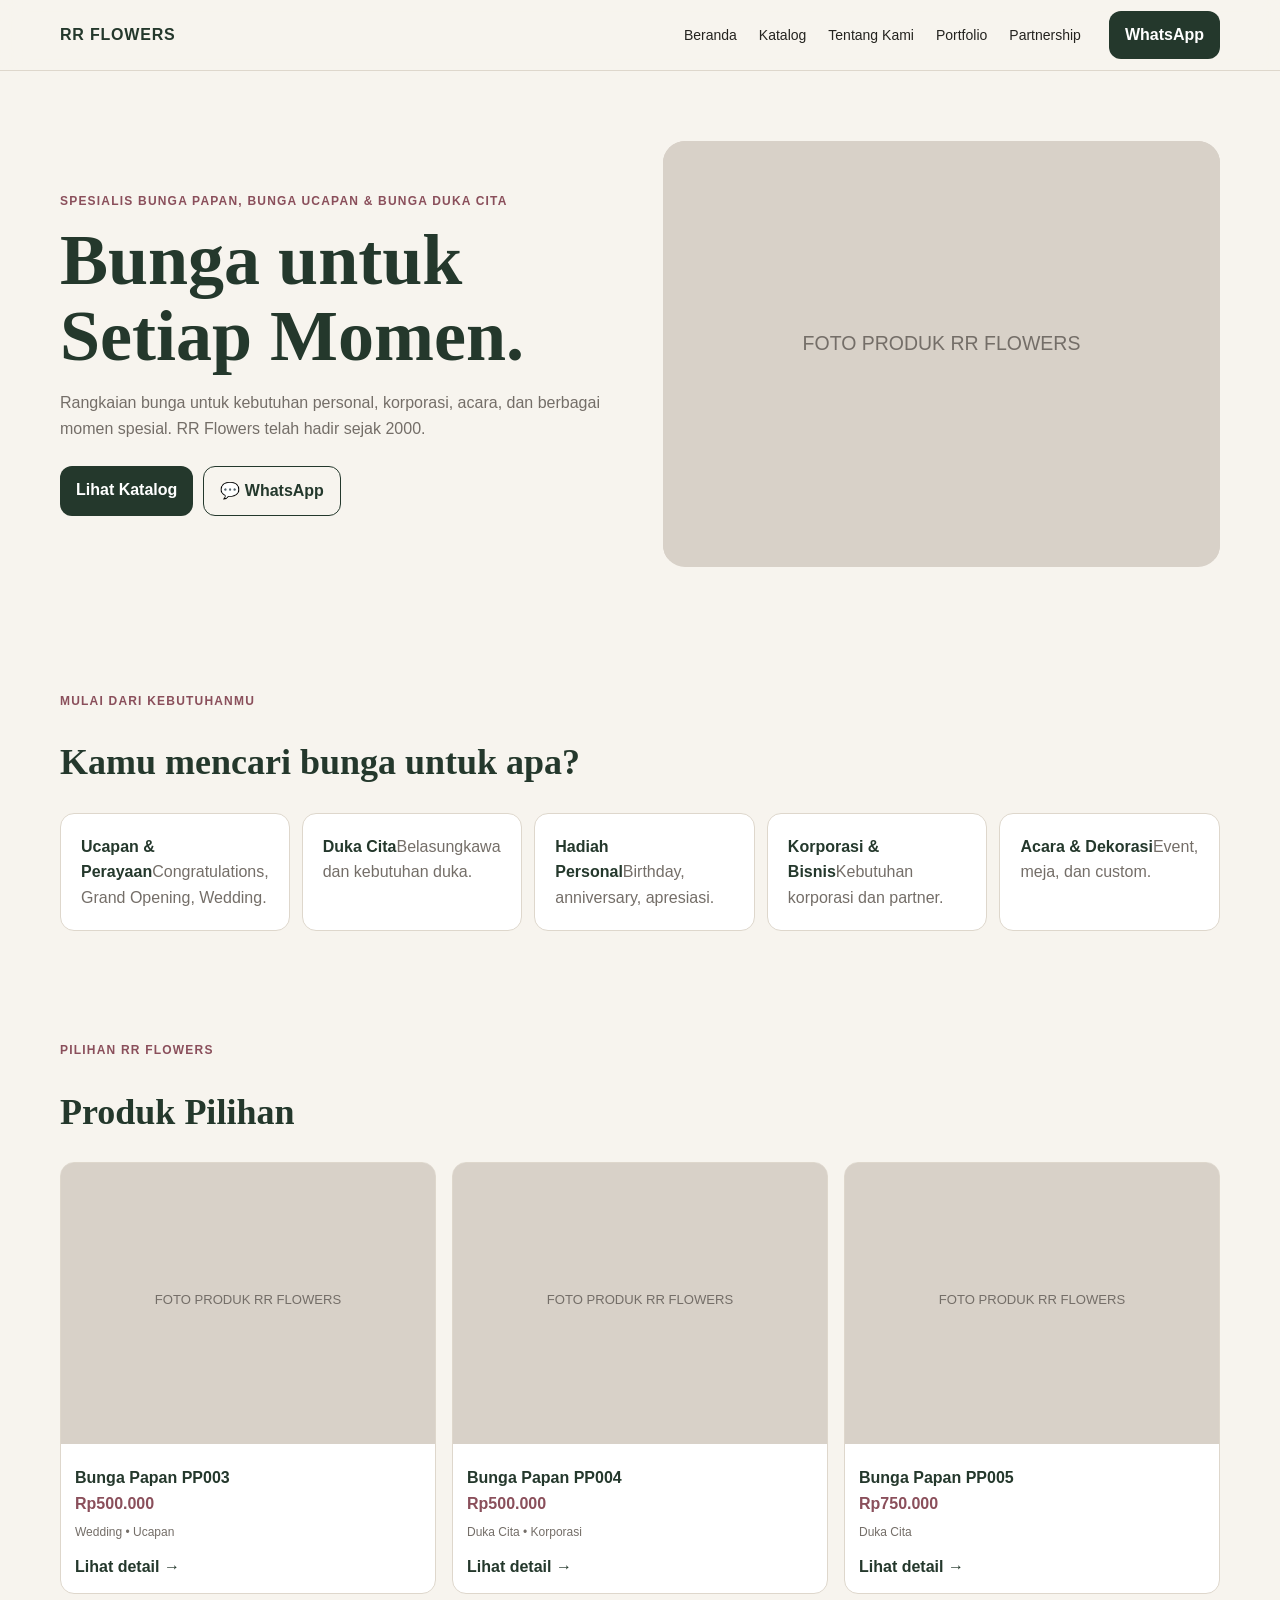
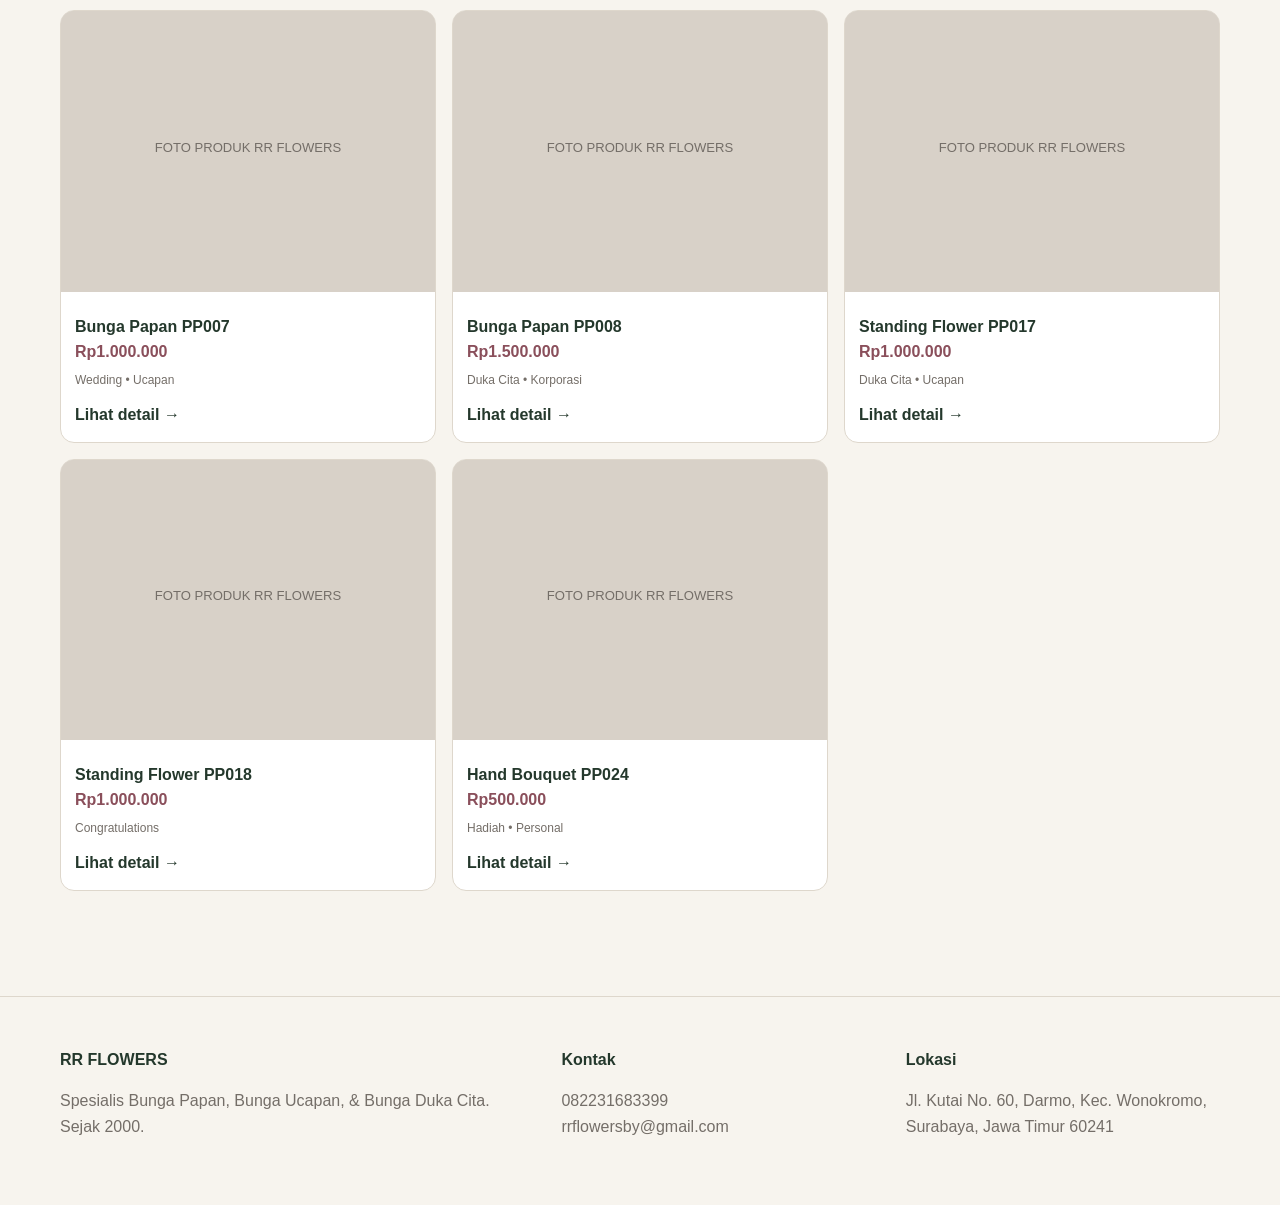
==== index.html @ 8a91b48f "Initial RR Flowers website" ====
<!doctype html><html lang="id"><head><meta charset="utf-8"><meta name="viewport" content="width=device-width,initial-scale=1"><title>RR Flowers Surabaya</title><link rel="stylesheet" href="css/style.css"></head><body><header class="header"><div class="container nav"><a class="logo" href="index.html">RR FLOWERS</a><nav class="links"><a href="index.html">Beranda</a><a href="katalog.html">Katalog</a><a href="tentang.html">Tentang Kami</a><a href="portfolio.html">Portfolio</a><a href="partnership.html">Partnership</a></nav><a class="wa" data-wa href="#">WhatsApp</a><button class="menu">☰</button></div></header><main><section class="hero"><div class="container heroGrid"><div><div class="eyebrow">Spesialis Bunga Papan, Bunga Ucapan & Bunga Duka Cita</div><h1>Bunga untuk<br>Setiap Momen.</h1><p>Rangkaian bunga untuk kebutuhan personal, korporasi, acara, dan berbagai momen spesial. RR Flowers telah hadir sejak 2000.</p><div class="actions"><a class="btn" href="katalog.html">Lihat Katalog</a><a class="btn alt" data-wa href="#">💬 WhatsApp</a></div></div><div class="heroImg"><img src="assets/images/placeholder.svg" alt="RR Flowers"></div></div></section><section><div class="container"><div class="eyebrow">Mulai dari kebutuhanmu</div><h2 class="sectionTitle">Kamu mencari bunga untuk apa?</h2><div class="needs"><a class="card" href="katalog.html"><strong>Ucapan & Perayaan</strong><span class="muted">Congratulations, Grand Opening, Wedding.</span></a><a class="card" href="katalog.html"><strong>Duka Cita</strong><span class="muted">Belasungkawa dan kebutuhan duka.</span></a><a class="card" href="katalog.html"><strong>Hadiah Personal</strong><span class="muted">Birthday, anniversary, apresiasi.</span></a><a class="card" href="katalog.html"><strong>Korporasi & Bisnis</strong><span class="muted">Kebutuhan korporasi dan partner.</span></a><a class="card" href="katalog.html"><strong>Acara & Dekorasi</strong><span class="muted">Event, meja, dan custom.</span></a></div></div></section><section><div class="container"><div class="eyebrow">Pilihan RR Flowers</div><h2 class="sectionTitle">Produk Pilihan</h2><div id="featured" class="grid"></div></div></section></main><footer class="footer"><div class="container footerGrid"><div><b style="color:#24382c">RR FLOWERS</b><p class="muted">Spesialis Bunga Papan, Bunga Ucapan, & Bunga Duka Cita. Sejak 2000.</p></div><div><b style="color:#24382c">Kontak</b><p class="muted">082231683399<br>rrflowersby@gmail.com</p></div><div><b style="color:#24382c">Lokasi</b><p class="muted">Jl. Kutai No. 60, Darmo, Kec. Wonokromo, Surabaya, Jawa Timur 60241</p></div></div></footer><a class="sticky" data-wa href="#">💬 Pesan via WhatsApp</a><script src="js/app.js"></script></body></html>
---- css/style.css ----
:root{--g:#24382c;--i:#f7f4ee;--c:#24231f;--r:#8a4f5b;--m:#746e68;--l:#ded7cc}*{box-sizing:border-box}body{margin:0;background:var(--i);color:var(--c);font:16px/1.6 Arial,sans-serif}a{text-decoration:none;color:inherit}.container{width:min(1160px,calc(100% - 32px));margin:auto}.header{position:sticky;top:0;background:#f7f4eef2;backdrop-filter:blur(12px);border-bottom:1px solid var(--l);z-index:10}.nav{height:70px;display:flex;align-items:center;gap:28px}.logo{font-weight:900;color:var(--g);letter-spacing:.05em}.links{margin-left:auto;display:flex;gap:22px;font-size:14px}.wa,.btn{background:var(--g);color:#fff;padding:11px 16px;border-radius:12px;font-weight:800;display:inline-block}.menu{display:none;margin-left:auto;border:0;background:none;font-size:24px;color:var(--g)}.hero{padding:70px 0}.heroGrid,.detailGrid{display:grid;grid-template-columns:1fr 1fr;gap:45px;align-items:center}.eyebrow{color:var(--r);font-size:12px;font-weight:800;letter-spacing:.1em;text-transform:uppercase}.hero h1,.pageTitle,.detail h1{font:900 clamp(40px,6vw,72px)/1.05 Georgia,serif;color:var(--g);margin:12px 0}.hero p{color:var(--m);max-width:580px}.heroImg,.prodImg{background:#d8d1c8;border-radius:22px;overflow:hidden}.heroImg{min-height:420px}.heroImg img,.prodImg img{width:100%;height:100%;object-fit:cover}.actions{display:flex;gap:10px;margin-top:25px;flex-wrap:wrap}.alt{background:transparent;color:var(--g);border:1px solid var(--g)}section{padding:55px 0}.sectionTitle{font:900 36px Georgia,serif;color:var(--g)}.needs{display:grid;grid-template-columns:repeat(5,1fr);gap:12px}.card{background:#fff;border:1px solid var(--l);border-radius:14px;padding:20px}.card strong{color:var(--g)}.muted{color:var(--m)}.search{display:flex;margin:20px 0}.search input{width:100%;padding:14px;border:1px solid var(--l);border-radius:12px;font:inherit}.chips{display:flex;gap:8px;overflow:auto}.chip{white-space:nowrap;border:1px solid var(--l);background:#fff;border-radius:99px;padding:8px 13px}.chip.active{background:var(--g);color:#fff}.grid{display:grid;grid-template-columns:repeat(3,1fr);gap:16px}.productCard{overflow:hidden;background:#fff;border:1px solid var(--l);border-radius:14px}.productCard img{width:100%;aspect-ratio:4/3;object-fit:cover;background:#d8d1c8}.body{padding:14px}.body h3{margin:0;color:var(--g);font-size:16px}.price{color:var(--r);font-weight:900}.tags{font-size:12px;color:var(--m);margin:6px 0 12px}.detailGrid{align-items:start}.prodImg{aspect-ratio:4/3}.detail h1{font-size:48px}.bigPrice{font-size:21px;color:var(--r);font-weight:900}.meta{display:flex;gap:7px;flex-wrap:wrap;margin:16px 0}.meta span{background:#fff;border:1px solid var(--l);border-radius:99px;padding:6px 10px;font-size:12px}.order{background:#fff;border:1px solid var(--l);padding:20px;border-radius:14px;margin-top:20px}.footer{border-top:1px solid var(--l);padding:50px 0;margin-top:50px}.footerGrid{display:grid;grid-template-columns:1.5fr 1fr 1fr;gap:30px}.sticky{display:none}@media(max-width:900px){.links,.nav>.wa{display:none}.menu{display:block}.heroGrid,.detailGrid{grid-template-columns:1fr}.needs{grid-template-columns:repeat(2,1fr)}.grid{grid-template-columns:repeat(2,1fr)}.hero{padding:45px 0}.heroImg{min-height:300px}.footerGrid{grid-template-columns:1fr 1fr}}@media(max-width:600px){.container{width:calc(100% - 28px)}.pageTitle{font-size:42px}.needs{grid-template-columns:1fr 1fr}.grid{gap:10px}.body{padding:11px}.body h3{font-size:13px}.tags{font-size:10px}.detail h1{font-size:38px}.sticky{display:block;position:fixed;bottom:12px;left:12px;right:12px;background:var(--g);color:#fff;text-align:center;padding:13px;border-radius:12px;font-weight:900;z-index:20}body{padding-bottom:70px}.footerGrid{grid-template-columns:1fr}}
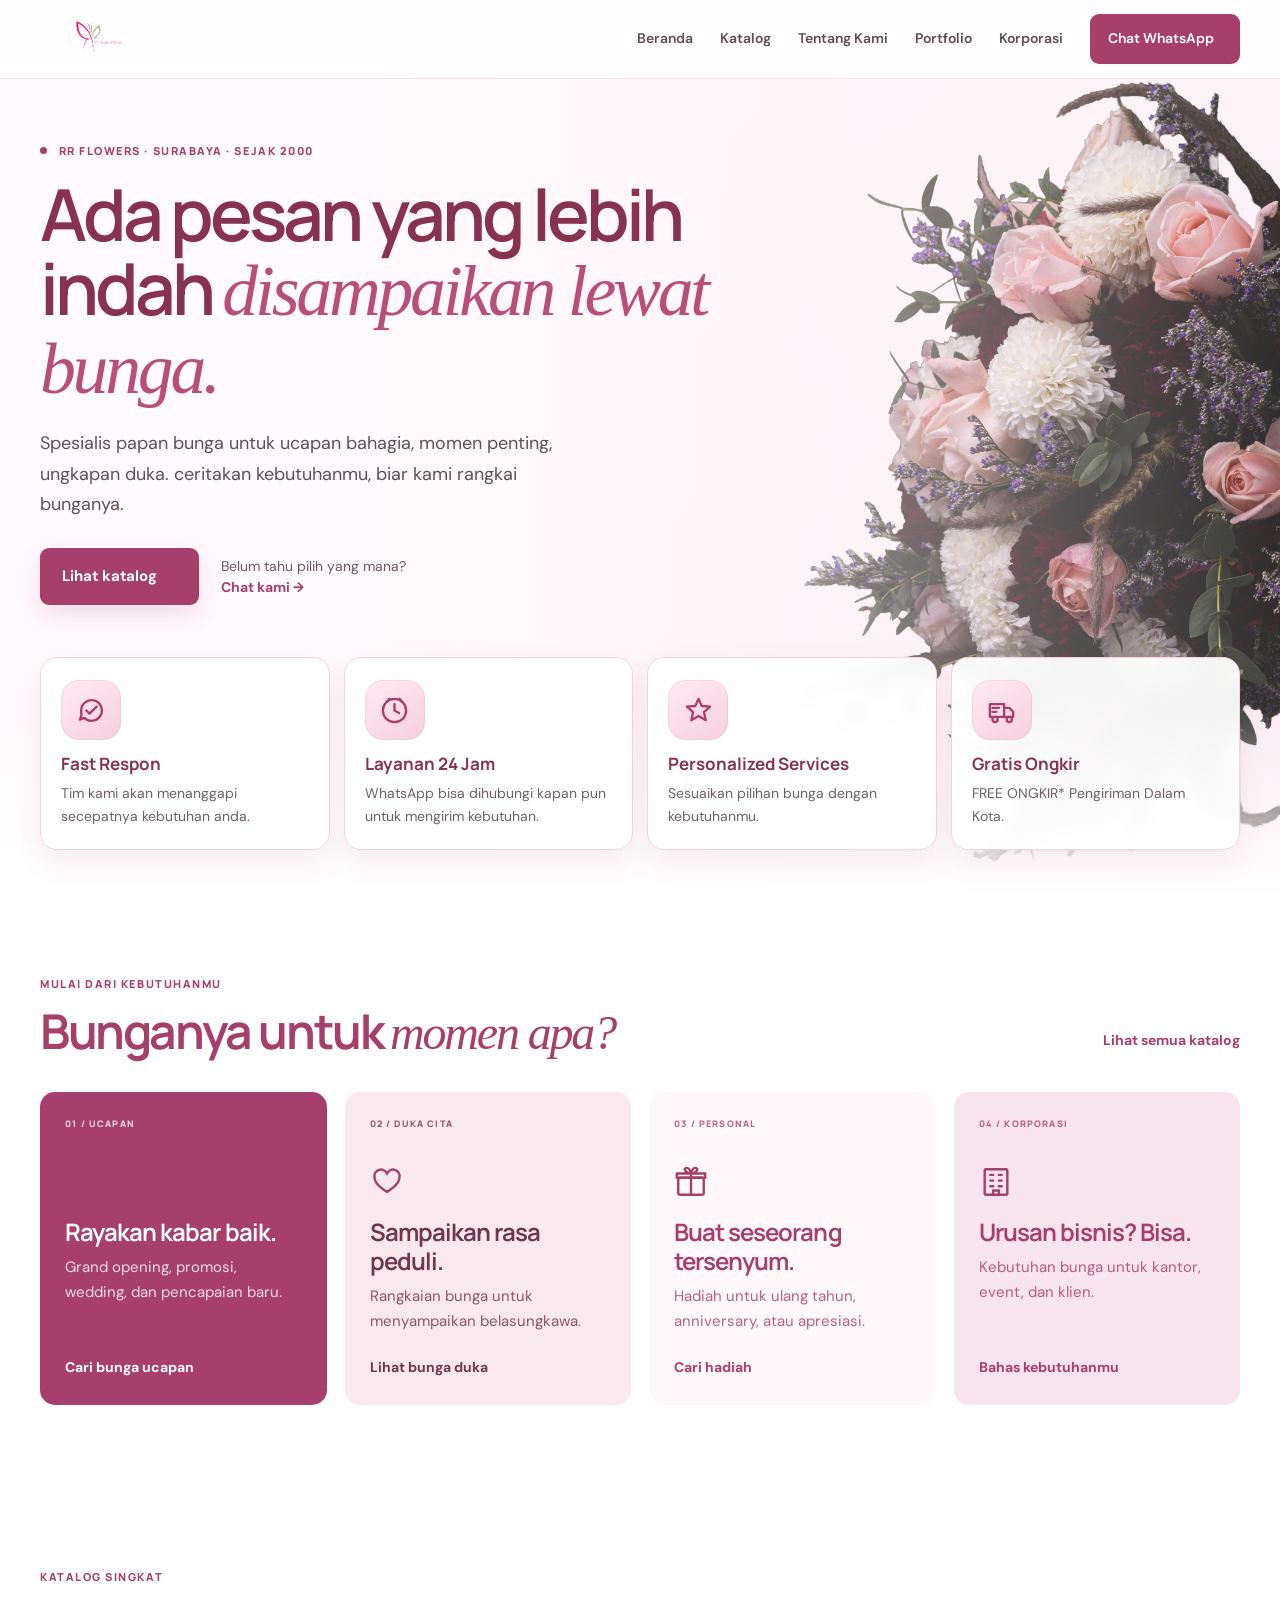
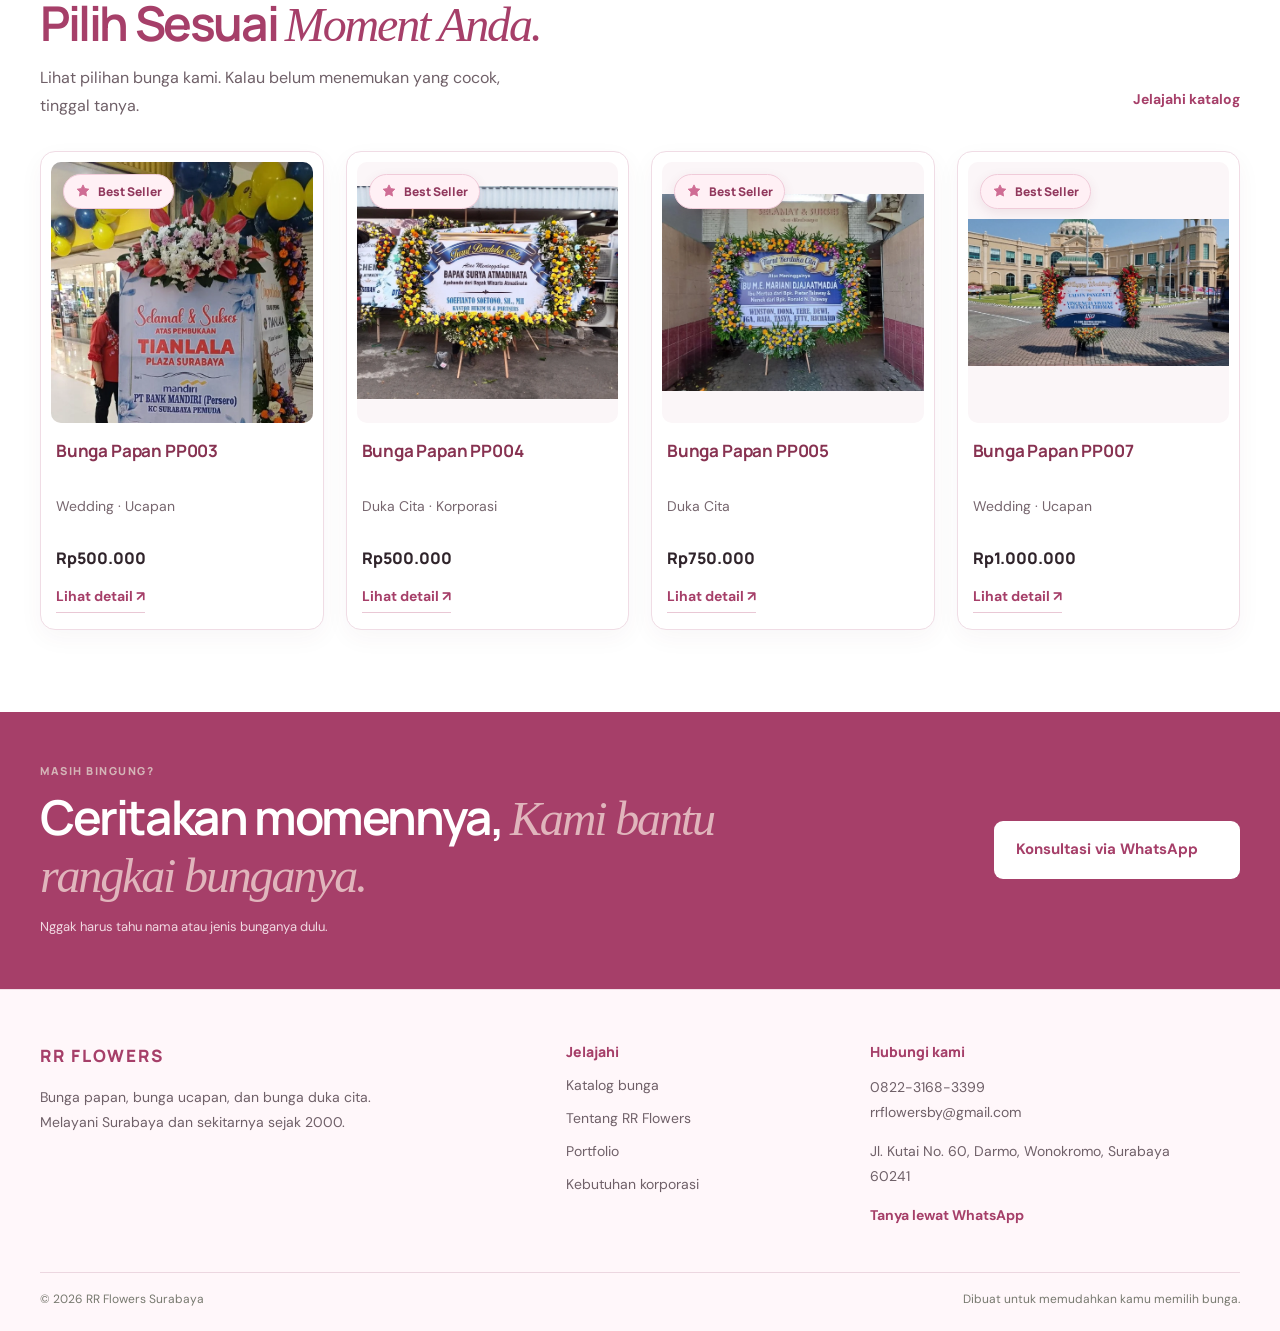
==== commit c75f005e: "Update RR Flowers website" ====
--- a/index.html
+++ b/index.html
@@ -1 +1,80 @@
-<!doctype html><html lang="id"><head><meta charset="utf-8"><meta name="viewport" content="width=device-width,initial-scale=1"><title>RR Flowers Surabaya</title><link rel="stylesheet" href="css/style.css"></head><body><header class="header"><div class="container nav"><a class="logo" href="index.html">RR FLOWERS</a><nav class="links"><a href="index.html">Beranda</a><a href="katalog.html">Katalog</a><a href="tentang.html">Tentang Kami</a><a href="portfolio.html">Portfolio</a><a href="partnership.html">Partnership</a></nav><a class="wa" data-wa href="#">WhatsApp</a><button class="menu">☰</button></div></header><main><section class="hero"><div class="container heroGrid"><div><div class="eyebrow">Spesialis Bunga Papan, Bunga Ucapan & Bunga Duka Cita</div><h1>Bunga untuk<br>Setiap Momen.</h1><p>Rangkaian bunga untuk kebutuhan personal, korporasi, acara, dan berbagai momen spesial. RR Flowers telah hadir sejak 2000.</p><div class="actions"><a class="btn" href="katalog.html">Lihat Katalog</a><a class="btn alt" data-wa href="#">💬 WhatsApp</a></div></div><div class="heroImg"><img src="assets/images/placeholder.svg" alt="RR Flowers"></div></div></section><section><div class="container"><div class="eyebrow">Mulai dari kebutuhanmu</div><h2 class="sectionTitle">Kamu mencari bunga untuk apa?</h2><div class="needs"><a class="card" href="katalog.html"><strong>Ucapan & Perayaan</strong><span class="muted">Congratulations, Grand Opening, Wedding.</span></a><a class="card" href="katalog.html"><strong>Duka Cita</strong><span class="muted">Belasungkawa dan kebutuhan duka.</span></a><a class="card" href="katalog.html"><strong>Hadiah Personal</strong><span class="muted">Birthday, anniversary, apresiasi.</span></a><a class="card" href="katalog.html"><strong>Korporasi & Bisnis</strong><span class="muted">Kebutuhan korporasi dan partner.</span></a><a class="card" href="katalog.html"><strong>Acara & Dekorasi</strong><span class="muted">Event, meja, dan custom.</span></a></div></div></section><section><div class="container"><div class="eyebrow">Pilihan RR Flowers</div><h2 class="sectionTitle">Produk Pilihan</h2><div id="featured" class="grid"></div></div></section></main><footer class="footer"><div class="container footerGrid"><div><b style="color:#24382c">RR FLOWERS</b><p class="muted">Spesialis Bunga Papan, Bunga Ucapan, & Bunga Duka Cita. Sejak 2000.</p></div><div><b style="color:#24382c">Kontak</b><p class="muted">082231683399<br>rrflowersby@gmail.com</p></div><div><b style="color:#24382c">Lokasi</b><p class="muted">Jl. Kutai No. 60, Darmo, Kec. Wonokromo, Surabaya, Jawa Timur 60241</p></div></div></footer><a class="sticky" data-wa href="#">💬 Pesan via WhatsApp</a><script src="js/app.js"></script></body></html>+<!doctype html>
+<html lang="id">
+<head>
+  <meta charset="utf-8"><meta name="viewport" content="width=device-width,initial-scale=1">
+  <meta name="description" content="Pilih bunga papan, bunga ucapan, dan bunga duka cita dari RR Flowers Surabaya. Lihat katalog dan pesan lewat WhatsApp.">
+  <meta name="theme-color" content="#A63F69">
+  <title>RR Flowers Surabaya — Bunga untuk Setiap Momen</title>
+  <link rel="preconnect" href="https://fonts.googleapis.com"><link rel="preconnect" href="https://fonts.gstatic.com" crossorigin>
+  <link href="https://fonts.googleapis.com/css2?family=DM+Sans:wght@400;500;600;700&family=Manrope:wght@400;500;600;700;800&display=swap" rel="stylesheet">
+  <link rel="stylesheet" href="css/style.css?v=3">
+</head>
+<body>
+
+<header class="site-header">
+  <div class="container nav-wrap">
+    <a class="brand" href="index.html" aria-label="RR Flowers, Beranda">
+      <img src="assets/images/logorr.png" alt="RR Flowers" onerror="this.style.display='none';this.nextElementSibling.style.display='block'">
+      <span class="brand-fallback">RR <i>FLOWERS</i></span>
+    </a>
+    <button class="menu-toggle" type="button" aria-expanded="false" aria-controls="site-nav" aria-label="Buka menu"><svg class="icon" viewBox="0 0 24 24" aria-hidden="true"><path d="M4 7h16M4 12h16M4 17h16"/></svg></button>
+    <nav class="site-nav" id="site-nav">
+      <a href="index.html">Beranda</a><a href="katalog.html">Katalog</a><a href="tentang.html">Tentang Kami</a><a href="portfolio.html">Portfolio</a><a href="partnership.html">Korporasi</a>
+      <a class="nav-cta" data-wa href="#">Chat WhatsApp <span></span></a>
+    </nav>
+  </div>
+</header>
+
+<main>
+<section class="hero hero-fullbleed">
+  <div class="hero-background" aria-hidden="true"><img src="assets/images/hero-rr-flowers.webp" alt=""></div>
+  <div class="hero-gradient" aria-hidden="true"></div>
+  <div class="hero-bottom-fade" aria-hidden="true"></div>
+  <div class="container hero-content">
+    <div class="hero-copy">
+      <p class="eyebrow"><span class="eyebrow-dot"></span> RR FLOWERS · SURABAYA · SEJAK 2000</p>
+      <h1>Ada pesan yang lebih indah <em>disampaikan lewat bunga.</em></h1>
+      <p class="hero-desc">Spesialis papan bunga untuk ucapan bahagia, momen penting, ungkapan duka. ceritakan kebutuhanmu, biar kami rangkai bunganya.</p>
+      <div class="hero-actions"><a class="button button-dark" href="katalog.html">Lihat katalog <span></span></a><a class="text-link" data-wa href="#">Belum tahu pilih yang mana? <span>Chat kami →</span></a></div>
+    </div>
+    <div class="service-points hero-benefits" aria-label="Keunggulan RR Flowers">
+      <article class="service-point"><span class="icon-bubble"><svg class="icon" viewBox="0 0 24 24" aria-hidden="true"><path d="M4 12a8 8 0 1 1 2.4 5.7L3 19l1.3-3.7A8 8 0 0 1 4 12Z"/><path d="m8 12 2.4 2.4L16 9"/></svg></span><div><b>Fast Respon</b><small>Tim kami akan menanggapi secepatnya kebutuhan anda.</small></div></article>
+      <article class="service-point"><span class="icon-bubble"><svg class="icon" viewBox="0 0 24 24" aria-hidden="true"><circle cx="12" cy="12" r="9"/><path d="M12 7v5l3.5 2"/><path d="M8 2.8 6.5 5M16 2.8 17.5 5"/></svg></span><div><b>Layanan 24 Jam</b><small>WhatsApp bisa dihubungi kapan pun untuk mengirim kebutuhan.</small></div></article>
+      <article class="service-point"><span class="icon-bubble"><svg class="icon" viewBox="0 0 24 24" aria-hidden="true"><path d="M12 3 14.5 8.5 21 9l-4.8 4.2 1.4 6.3L12 16.2 6.4 19.5l1.4-6.3L3 9l6.5-.5L12 3Z"/></svg></span><div><b>Personalized Services</b><small>Sesuaikan pilihan bunga dengan kebutuhanmu.</small></div></article>
+      <article class="service-point"><span class="icon-bubble"><svg class="icon" viewBox="0 0 24 24" aria-hidden="true"><path d="M3 7h11v10H3zM14 10h4l3 3v4h-7z"/><circle cx="7" cy="19" r="2"/><circle cx="18" cy="19" r="2"/><path d="M5 10h5M5 13h3"/></svg></span><div><b>Gratis Ongkir</b><small>FREE ONGKIR* Pengiriman Dalam Kota.</small></div></article>
+    </div>
+  </div>
+</section>
+<section class="occasion-section">
+  <div class="container">
+    <div class="section-heading"><div><p class="eyebrow">MULAI DARI KEBUTUHANMU</p><h2>Bunganya untuk <em>momen apa?</em></h2></div><a class="arrow-link" href="katalog.html">Lihat semua katalog </a></div>
+    <div class="occasion-grid">
+      <a class="occasion-card occasion-dark" href="katalog.html?occasion=Ucapan"><span class="occasion-number">01 / UCAPAN</span><span class="occasion-icon"><svg class="icon" viewBox="0 0 24 24" aria-hidden="true"><rect x="3" y="4" width="18" height="12" rx="1"/><path d="M12 16v5M8 21h8M7 8h10M7 11h7"/></svg></span><h3>Rayakan kabar baik.</h3><p>Grand opening, promosi, wedding, dan pencapaian baru.</p><span class="card-arrow">Cari bunga ucapan </span></a>
+      <a class="occasion-card occasion-rose" href="katalog.html?occasion=Duka%20Cita"><span class="occasion-number">02 / DUKA CITA</span><span class="occasion-icon"><svg class="icon" viewBox="0 0 24 24" aria-hidden="true"><path d="M20.8 8.8c0 5.2-8.8 10.2-8.8 10.2S3.2 14 3.2 8.8A4.6 4.6 0 0 1 12 6.2a4.6 4.6 0 0 1 8.8 2.6Z"/></svg></span><h3>Sampaikan rasa peduli.</h3><p>Rangkaian bunga untuk menyampaikan belasungkawa.</p><span class="card-arrow">Lihat bunga duka </span></a>
+      <a class="occasion-card occasion-cream" href="katalog.html?occasion=Personal"><span class="occasion-number">03 / PERSONAL</span><span class="occasion-icon"><svg class="icon" viewBox="0 0 24 24" aria-hidden="true"><rect x="3" y="9" width="18" height="12" rx="1.5"/><path d="M2 6h20v3H2zM12 6v15M12 6c-4 0-6-4-3-4 2 0 3 4 3 4Zm0 0c4 0 6-4 3-4-2 0-3 4-3 4Z"/></svg></span><h3>Buat seseorang tersenyum.</h3><p>Hadiah untuk ulang tahun, anniversary, atau apresiasi.</p><span class="card-arrow">Cari hadiah </span></a>
+      <a class="occasion-card occasion-olive" href="partnership.html"><span class="occasion-number">04 / KORPORASI</span><span class="occasion-icon"><svg class="icon" viewBox="0 0 24 24" aria-hidden="true"><rect x="4" y="3" width="16" height="18" rx="1"/><path d="M8 7h2M14 7h2M8 11h2M14 11h2M8 15h2M14 15h2M10 21v-3h4v3"/></svg></span><h3>Urusan bisnis? Bisa.</h3><p>Kebutuhan bunga untuk kantor, event, dan klien.</p><span class="card-arrow">Bahas kebutuhanmu </span></a>
+    </div>
+  </div>
+</section>
+<section class="featured-section">
+  <div class="container">
+    <div class="section-heading"><div><p class="eyebrow">KATALOG SINGKAT</p><h2>Pilih Sesuai <em>Moment Anda.</em></h2><p class="section-intro">Lihat pilihan bunga kami. Kalau belum menemukan yang cocok, tinggal tanya.</p></div><a class="arrow-link" href="katalog.html">Jelajahi katalog </a></div>
+    <div class="product-grid" id="featured"><div class="loading-note">Menyiapkan pilihan bunga…</div></div>
+  </div>
+</section>
+<section class="help-strip"><div class="container help-inner"><div><p class="eyebrow">MASIH BINGUNG?</p><h2>Ceritakan momennya, <em>Kami bantu rangkai bunganya.</em></h2><p>Nggak harus tahu nama atau jenis bunganya dulu.</p></div><a class="button button-light" data-wa href="#">Konsultasi via WhatsApp <span></span></a></div></section>
+
+</main>
+
+<footer class="site-footer">
+  <div class="container footer-grid">
+    <div><a class="footer-brand" href="index.html">RR FLOWERS</a><p>Bunga papan, bunga ucapan, dan bunga duka cita. Melayani Surabaya dan sekitarnya sejak 2000.</p></div>
+    <div><h3>Jelajahi</h3><a href="katalog.html">Katalog bunga</a><a href="tentang.html">Tentang RR Flowers</a><a href="portfolio.html">Portfolio</a><a href="partnership.html">Kebutuhan korporasi</a></div>
+    <div><h3>Hubungi kami</h3><p>0822-3168-3399<br>rrflowersby@gmail.com</p><p>Jl. Kutai No. 60, Darmo, Wonokromo, Surabaya 60241</p><a class="footer-link" data-wa href="#">Tanya lewat WhatsApp </a></div>
+  </div>
+  <div class="container footer-bottom"><span>© <span id="year"></span> RR Flowers Surabaya</span><span>Dibuat untuk memudahkan kamu memilih bunga.</span></div>
+</footer>
+<a class="mobile-wa" data-wa href="#"><span></span> Tanya & pesan via WhatsApp</a>
+
+<script src="js/app.js?v=3"></script>
+</body></html>
--- a/css/style.css
+++ b/css/style.css
@@ -1 +1,258 @@
- :root{--g:#24382c;--i:#f7f4ee;--c:#24231f;--r:#8a4f5b;--m:#746e68;--l:#ded7cc}*{box-sizing:border-box}body{margin:0;background:var(--i);color:var(--c);font:16px/1.6 Arial,sans-serif}a{text-decoration:none;color:inherit}.container{width:min(1160px,calc(100% - 32px));margin:auto}.header{position:sticky;top:0;background:#f7f4eef2;backdrop-filter:blur(12px);border-bottom:1px solid var(--l);z-index:10}.nav{height:70px;display:flex;align-items:center;gap:28px}.logo{font-weight:900;color:var(--g);letter-spacing:.05em}.links{margin-left:auto;display:flex;gap:22px;font-size:14px}.wa,.btn{background:var(--g);color:#fff;padding:11px 16px;border-radius:12px;font-weight:800;display:inline-block}.menu{display:none;margin-left:auto;border:0;background:none;font-size:24px;color:var(--g)}.hero{padding:70px 0}.heroGrid,.detailGrid{display:grid;grid-template-columns:1fr 1fr;gap:45px;align-items:center}.eyebrow{color:var(--r);font-size:12px;font-weight:800;letter-spacing:.1em;text-transform:uppercase}.hero h1,.pageTitle,.detail h1{font:900 clamp(40px,6vw,72px)/1.05 Georgia,serif;color:var(--g);margin:12px 0}.hero p{color:var(--m);max-width:580px}.heroImg,.prodImg{background:#d8d1c8;border-radius:22px;overflow:hidden}.heroImg{min-height:420px}.heroImg img,.prodImg img{width:100%;height:100%;object-fit:cover}.actions{display:flex;gap:10px;margin-top:25px;flex-wrap:wrap}.alt{background:transparent;color:var(--g);border:1px solid var(--g)}section{padding:55px 0}.sectionTitle{font:900 36px Georgia,serif;color:var(--g)}.needs{display:grid;grid-template-columns:repeat(5,1fr);gap:12px}.card{background:#fff;border:1px solid var(--l);border-radius:14px;padding:20px}.card strong{color:var(--g)}.muted{color:var(--m)}.search{display:flex;margin:20px 0}.search input{width:100%;padding:14px;border:1px solid var(--l);border-radius:12px;font:inherit}.chips{display:flex;gap:8px;overflow:auto}.chip{white-space:nowrap;border:1px solid var(--l);background:#fff;border-radius:99px;padding:8px 13px}.chip.active{background:var(--g);color:#fff}.grid{display:grid;grid-template-columns:repeat(3,1fr);gap:16px}.productCard{overflow:hidden;background:#fff;border:1px solid var(--l);border-radius:14px}.productCard img{width:100%;aspect-ratio:4/3;object-fit:cover;background:#d8d1c8}.body{padding:14px}.body h3{margin:0;color:var(--g);font-size:16px}.price{color:var(--r);font-weight:900}.tags{font-size:12px;color:var(--m);margin:6px 0 12px}.detailGrid{align-items:start}.prodImg{aspect-ratio:4/3}.detail h1{font-size:48px}.bigPrice{font-size:21px;color:var(--r);font-weight:900}.meta{display:flex;gap:7px;flex-wrap:wrap;margin:16px 0}.meta span{background:#fff;border:1px solid var(--l);border-radius:99px;padding:6px 10px;font-size:12px}.order{background:#fff;border:1px solid var(--l);padding:20px;border-radius:14px;margin-top:20px}.footer{border-top:1px solid var(--l);padding:50px 0;margin-top:50px}.footerGrid{display:grid;grid-template-columns:1.5fr 1fr 1fr;gap:30px}.sticky{display:none}@media(max-width:900px){.links,.nav>.wa{display:none}.menu{display:block}.heroGrid,.detailGrid{grid-template-columns:1fr}.needs{grid-template-columns:repeat(2,1fr)}.grid{grid-template-columns:repeat(2,1fr)}.hero{padding:45px 0}.heroImg{min-height:300px}.footerGrid{grid-template-columns:1fr 1fr}}@media(max-width:600px){.container{width:calc(100% - 28px)}.pageTitle{font-size:42px}.needs{grid-template-columns:1fr 1fr}.grid{gap:10px}.body{padding:11px}.body h3{font-size:13px}.tags{font-size:10px}.detail h1{font-size:38px}.sticky{display:block;position:fixed;bottom:12px;left:12px;right:12px;background:var(--g);color:#fff;text-align:center;padding:13px;border-radius:12px;font-weight:900;z-index:20}body{padding-bottom:70px}.footerGrid{grid-template-columns:1fr}}
+
+:root{--green:#9F3F67;--green2:#873251;--cream:#FFFFFF;--paper:#FFFFFF;--ink:#292329;--muted:#746A70;--rose:#B94F78;--olive:#F8E6ED;--line:#EEDFE5;--serif:Georgia,"Times New Roman",serif;--sans:"DM Sans",Arial,sans-serif;--display:Manrope,"DM Sans",Arial,sans-serif}
+*{box-sizing:border-box}html{scroll-behavior:smooth}body{margin:0;background:var(--paper);color:var(--ink);font:16px/1.65 var(--sans);-webkit-font-smoothing:antialiased}img{max-width:100%;display:block}a{color:inherit;text-decoration:none}button,input{font:inherit}button,a{-webkit-tap-highlight-color:transparent}.container{width:min(1180px,calc(100% - 40px));margin-inline:auto}
+.site-header{position:sticky;top:0;z-index:30;background:rgba(255,253,249,.93);backdrop-filter:blur(16px);border-bottom:1px solid rgba(229,223,212,.8)}.nav-wrap{min-height:78px;display:flex;align-items:center;gap:28px}.brand{display:flex;align-items:center;min-width:132px}.brand img{width:118px;height:48px;object-fit:contain}.brand-fallback{display:none;color:var(--green);font:800 19px/1 var(--display);letter-spacing:.05em}.brand-fallback i{font-style:normal;font-weight:500;letter-spacing:.12em;font-size:12px}.site-nav{display:flex;align-items:center;gap:25px;margin-left:auto;font-size:13px;font-weight:600;color:#55594f}.site-nav>a:not(.nav-cta):hover,.text-link:hover,.arrow-link:hover{color:var(--rose)}.nav-cta{background:var(--green);color:white;padding:11px 16px;border-radius:6px;white-space:nowrap}.nav-cta span{margin-left:8px}.menu-toggle{display:none;background:transparent;border:1px solid var(--line);border-radius:6px;padding:7px 11px;color:var(--green);font-size:21px}
+.hero{padding:50px 0 76px;background:var(--cream);overflow:hidden}.hero-layout{display:grid;grid-template-columns:.95fr 1.05fr;gap:54px;align-items:center}.hero-copy{padding:26px 0 18px}.eyebrow{font:800 10px/1.5 var(--display);letter-spacing:.17em;color:var(--rose);margin:0 0 17px;text-transform:uppercase}.eyebrow-dot{display:inline-block;width:7px;height:7px;background:var(--rose);border-radius:50%;margin:0 8px 1px 0}.hero h1,.page-hero h1,.about-hero h1,.corporate-hero h1{font:600 clamp(43px,5.2vw,68px)/1.04 var(--display);letter-spacing:-.065em;color:var(--green);margin:0;max-width:630px}.hero h1 em,.section-heading h2 em,.help-inner h2 em,.page-hero h1 em,.about-hero h1 em,.corporate-hero h1 em{font-family:var(--serif);font-weight:400;letter-spacing:-.045em;color:var(--rose)}.hero-desc{max-width:480px;color:var(--muted);margin:22px 0 0;font-size:15px;line-height:1.8}.hero-actions{display:flex;align-items:center;gap:22px;flex-wrap:wrap;margin-top:27px}.button{display:inline-flex;align-items:center;justify-content:center;gap:20px;border-radius:6px;padding:14px 19px;font-size:13px;font-weight:700;transition:transform .2s,background .2s}.button:hover{transform:translateY(-2px)}.button-dark{background:var(--green);color:white}.button-dark:hover{background:var(--green2)}.button-light{background:#fff;color:var(--green)}.button span{font-size:16px}.text-link{font-size:12px;color:var(--muted);line-height:1.5}.text-link span{display:block;color:var(--green);font-weight:700}.hero-proof{display:flex;align-items:center;gap:13px;margin-top:36px;padding-top:20px;border-top:1px solid #F0DCE4;max-width:440px}.proof-mark{width:36px;height:36px;border:1px solid #E9C8D5;border-radius:50%;display:grid;place-items:center;color:var(--green);font-size:19px}.hero-proof b,.hero-proof small{display:block}.hero-proof b{font-size:11px;color:var(--green)}.hero-proof small{font-size:11px;color:var(--muted);margin-top:2px}.hero-visual{position:relative;min-width:0;padding:0 20px 25px 0}.hero-photo{height:530px;overflow:hidden;background:#F7E4EC;border-radius:46% 46% 8px 8px}.hero-photo img{width:100%;height:100%;object-fit:cover}.photo-note{position:absolute;left:-25px;bottom:0;background:#FFFFFF;box-shadow:0 12px 35px #A53F6912;padding:17px 20px;display:flex;align-items:center;gap:12px;max-width:285px;border-radius:7px}.note-flower{display:grid;place-items:center;width:38px;height:38px;background:#F9E3EB;color:var(--rose);border-radius:50%;font-size:24px}.photo-note b,.photo-note small{display:block}.photo-note b{font:700 12px var(--display);color:var(--green)}.photo-note small{font-size:10px;color:var(--muted);margin-top:3px}.hero-stamp{position:absolute;right:-2px;top:25px;background:var(--green);color:#fff;padding:15px 17px;font:700 9px/1.6 var(--display);letter-spacing:.18em;transform:rotate(5deg)}
+section{scroll-margin-top:85px}.occasion-section,.featured-section,.trust-section{padding:86px 0}.section-heading{display:flex;justify-content:space-between;align-items:end;gap:30px;margin-bottom:30px}.section-heading .eyebrow{margin-bottom:10px}.section-heading h2,.help-inner h2,.about-values h2,.corporate-next h2,.client-intro h2{font:650 clamp(30px,3.6vw,45px)/1.13 var(--display);letter-spacing:-.05em;color:var(--green);margin:0}.section-intro{color:var(--muted);font-size:13px;margin:12px 0 0;max-width:460px}.arrow-link{font-size:12px;font-weight:700;color:var(--green);white-space:nowrap;padding-bottom:7px}.occasion-grid{display:grid;grid-template-columns:repeat(4,1fr);gap:13px}.occasion-card{min-height:260px;border-radius:7px;padding:20px;display:flex;flex-direction:column;align-items:flex-start;transition:transform .2s;overflow:hidden}.occasion-card:hover{transform:translateY(-4px)}.occasion-dark{background:var(--green);color:white}.occasion-rose{background:#F9E9EF;color:#71364D}.occasion-cream{background:#FFF8FA;color:var(--green)}.occasion-olive{background:#F7E4EC;color:var(--green)}.occasion-number{font:800 9px var(--display);letter-spacing:.13em;opacity:.8}.occasion-icon{font-size:34px;line-height:1;margin:27px 0 17px}.occasion-card h3{font:650 21px/1.16 var(--display);letter-spacing:-.04em;margin:0 0 9px}.occasion-card p{font-size:12px;line-height:1.7;opacity:.82;margin:0 0 22px}.card-arrow{font-size:10px;font-weight:700;margin-top:auto}.featured-section{background:#fff;padding-top:80px}.product-grid{display:grid;grid-template-columns:repeat(4,minmax(0,1fr));gap:20px}.product-card{min-width:0}.product-image{position:relative;aspect-ratio:4/4.6;background:var(--cream);overflow:hidden;border-radius:6px}.product-image img{width:100%;height:100%;object-fit:cover;transition:transform .4s}.product-card:hover .product-image img{transform:scale(1.04)}.product-badge{position:absolute;left:10px;top:10px;background:#fffdf0ed;padding:6px 9px;font:700 9px var(--display);color:var(--green);border-radius:3px}.product-info{padding:14px 1px 4px}.product-info h3{font:700 14px/1.4 var(--display);margin:0;color:var(--green)}.product-occasion{font-size:11px;color:var(--muted);margin:5px 0 8px;min-height:18px}.product-price{font:800 13px var(--display);color:var(--ink)}.product-bottom{display:flex;align-items:center;justify-content:space-between;gap:8px;margin-top:13px}.product-link{font-size:11px;font-weight:700;color:var(--green);border-bottom:1px solid #E9C8D5;padding-bottom:3px}.loading-note{grid-column:1/-1;color:var(--muted);font-size:13px;padding:30px 0}.help-strip{background:var(--green);color:white;padding:51px 0}.help-inner{display:flex;justify-content:space-between;align-items:center;gap:30px}.help-inner .eyebrow{color:#d4b4b7;margin-bottom:10px}.help-inner h2{color:white;max-width:690px}.help-inner h2 em{color:#e0b5bc}.help-inner p:not(.eyebrow){color:#F1D9E2;font-size:13px;margin:12px 0 0}.help-inner .button{flex-shrink:0}.trust-section{padding:52px 0;background:#FFFFFF}.trust-inner{display:grid;grid-template-columns:repeat(3,1fr);gap:38px}.trust-inner>div{padding-right:25px;border-right:1px solid #F0DCE4}.trust-inner>div:last-child{border:0}.trust-icon{font-size:23px;color:var(--rose)}.trust-inner h3{font:700 14px var(--display);color:var(--green);margin:11px 0 7px}.trust-inner p{font-size:12px;color:var(--muted);margin:0;max-width:290px}
+.site-footer{background:#f0eee7;padding:52px 0 22px}.footer-grid{display:grid;grid-template-columns:1.3fr .7fr 1fr;gap:55px}.footer-brand{font:800 17px var(--display);letter-spacing:.12em;color:var(--green)}.footer-grid p{font-size:12px;color:var(--muted);line-height:1.8;max-width:340px}.footer-grid h3{font:800 11px var(--display);color:var(--green);margin:0 0 12px}.footer-grid>div>a:not(.footer-brand){display:block;font-size:12px;color:var(--muted);margin:8px 0}.footer-link{font-weight:700;color:var(--green)!important}.footer-bottom{display:flex;justify-content:space-between;gap:20px;border-top:1px solid #EBD6DF;padding-top:16px;margin-top:35px;color:#77796f;font-size:10px}.mobile-wa{display:none}
+.page-hero{background:var(--cream);padding:70px 0 30px}.page-hero h1{max-width:780px;font-size:clamp(38px,5vw,60px)}.page-lead{max-width:650px;color:var(--muted);font-size:14px;line-height:1.8;margin:20px 0 0}.catalog-search{display:flex;align-items:center;gap:12px;background:#fff;border:1px solid var(--line);border-radius:6px;padding:0 17px;max-width:650px;margin-top:29px}.catalog-search span{font-size:25px;color:var(--green)}.catalog-search input{width:100%;border:0;outline:0;padding:16px 0;background:transparent;color:var(--ink);font-size:13px}.filter-chips{display:flex;gap:8px;flex-wrap:wrap;margin-top:16px}.chip{background:transparent;border:1px solid #d7d2c8;color:#62665e;border-radius:30px;padding:8px 13px;font-size:11px;cursor:pointer}.chip.active,.chip:hover{background:var(--green);border-color:var(--green);color:#fff}.catalog-meta{display:flex;justify-content:space-between;align-items:center;margin-top:23px;font-size:11px;color:var(--muted)}.clear-button{border:0;background:none;text-decoration:underline;color:var(--green);cursor:pointer;font-size:11px}.catalog-section{padding:35px 0 90px}.catalog-grid{grid-template-columns:repeat(4,minmax(0,1fr));row-gap:32px}.empty-state{text-align:center;padding:55px 15px}.empty-state>span{font-size:38px;color:var(--rose)}.empty-state h2{color:var(--green);font:700 27px var(--display)}.empty-state p{font-size:13px;color:var(--muted);margin-bottom:24px}
+.product-detail-section{padding:32px 0 90px;background:#fff}.back-link{display:inline-block;color:var(--muted);font-size:12px;margin-bottom:25px}.detail-layout{display:grid;grid-template-columns:1.05fr .95fr;gap:65px;align-items:start}.detail-image{background:var(--cream);border-radius:7px;overflow:hidden;aspect-ratio:4/4.4}.detail-image img{width:100%;height:100%;object-fit:cover}.detail-copy{padding:18px 0}.detail-copy .eyebrow{margin-bottom:13px}.detail-copy h1{font:650 clamp(30px,4vw,44px)/1.12 var(--display);letter-spacing:-.05em;color:var(--green);margin:0 0 14px}.detail-price{font:800 21px var(--display);margin:0 0 15px}.detail-description{color:var(--muted);font-size:13px;line-height:1.85}.detail-meta{border-top:1px solid var(--line);border-bottom:1px solid var(--line);padding:16px 0;margin:22px 0;display:grid;grid-template-columns:1fr 1fr;gap:15px}.detail-meta span{display:block;color:var(--muted);font-size:10px;margin-bottom:3px}.detail-meta b{font-size:12px;color:var(--green)}.detail-actions{display:flex;gap:10px;align-items:center;flex-wrap:wrap}.detail-hint{font-size:11px;color:var(--muted);margin-top:13px}.related-section{padding:60px 0;background:var(--cream)}
+.about-hero{background:var(--cream);padding:65px 0 75px}.about-layout{display:grid;grid-template-columns:1fr .8fr;gap:75px;align-items:center}.about-hero h1{font-size:clamp(40px,5vw,62px)}.about-image{height:440px;border-radius:45% 45% 6px 6px;overflow:hidden;background:#F8E6ED}.about-image img{width:100%;height:100%;object-fit:cover}.about-hero .button{margin-top:25px}.about-values,.corporate-next{padding:75px 0}.about-values h2,.corporate-next h2{margin-bottom:35px}.value-grid{display:grid;grid-template-columns:repeat(3,1fr);gap:25px;margin-top:30px}.value-grid article{padding:25px;border:1px solid var(--line);border-radius:6px}.value-grid article>span{font:800 11px var(--display);color:var(--rose)}.value-grid h3{font:700 18px var(--display);color:var(--green);margin:22px 0 9px}.value-grid p{font-size:12px;color:var(--muted);line-height:1.8;margin:0}
+.client-section{padding:55px 0 90px}.client-intro{max-width:660px;margin-bottom:28px}.client-intro h2{margin-bottom:13px}.client-intro p,.small-note{font-size:12px;color:var(--muted)}.client-list{display:grid;grid-template-columns:repeat(3,1fr);border-top:1px solid var(--line);border-left:1px solid var(--line);margin-bottom:22px}.client-list span{padding:19px;border-right:1px solid var(--line);border-bottom:1px solid var(--line);font:700 12px var(--display);color:var(--green)}.small-note{margin:22px 0 25px}
+.corporate-hero{background:var(--green);color:#fff;padding:70px 0}.corporate-layout{display:grid;grid-template-columns:1fr .7fr;gap:80px;align-items:center}.corporate-hero .eyebrow{color:#e0b5bc}.corporate-hero h1{color:#fff}.corporate-hero h1 em{color:#e0b5bc}.corporate-hero .page-lead{color:#F1D9E2}.corporate-hero .button{margin-top:27px}.corporate-card{background:#FFFFFF;color:var(--green);padding:34px;border-radius:6px}.corporate-mark{font-size:34px;color:var(--rose)}.corporate-card>p{font:800 10px var(--display);letter-spacing:.18em;margin:13px 0}.corporate-card h2{font:650 26px/1.2 var(--display);letter-spacing:-.04em;margin:0 0 20px}.corporate-card ul{padding-left:17px;color:var(--muted);font-size:12px;line-height:2}.corporate-next .button{margin-top:28px}
+@media(max-width:950px){.nav-wrap{min-height:70px}.site-nav{gap:15px}.site-nav>a:not(.nav-cta){font-size:12px}.hero-layout{gap:28px}.hero-photo{height:460px}.occasion-grid{grid-template-columns:repeat(2,1fr)}.occasion-card{min-height:225px}.product-grid,.catalog-grid{grid-template-columns:repeat(3,minmax(0,1fr))}.about-layout{gap:40px}.corporate-layout{gap:35px}}
+@media(max-width:720px){.container{width:calc(100% - 34px)}.nav-wrap{min-height:64px;gap:12px}.brand{min-width:0}.brand img{width:105px;height:42px}.menu-toggle{display:block;margin-left:auto}.site-nav{display:none;position:absolute;left:0;right:0;top:64px;padding:14px 17px 19px;background:#FFFFFF;border-bottom:1px solid var(--line);box-shadow:0 15px 25px #9F3F6712;flex-direction:column;align-items:stretch;gap:0}.site-nav.open{display:flex}.site-nav>a:not(.nav-cta){padding:12px 4px;font-size:14px;border-bottom:1px solid #f0ece4}.site-nav .nav-cta{margin-top:12px;text-align:center}.hero{padding:31px 0 47px}.hero-layout{grid-template-columns:1fr;gap:27px}.hero-copy{padding:0}.eyebrow{font-size:9px;letter-spacing:.14em;margin-bottom:13px}.hero h1{font-size:clamp(39px,11vw,54px);max-width:550px}.hero-desc{font-size:13px;margin-top:16px}.hero-actions{gap:17px;margin-top:21px}.button{padding:13px 15px;font-size:12px}.text-link{font-size:11px}.hero-proof{margin-top:24px;padding-top:16px}.hero-photo{height:370px;border-radius:46% 46% 6px 6px}.hero-visual{padding:0 11px 23px 0;margin:0 8px}.photo-note{left:-8px;max-width:260px;padding:12px 14px}.hero-stamp{right:-5px;top:14px;padding:12px;font-size:8px}.occasion-section,.featured-section,.trust-section{padding:54px 0}.section-heading{display:block;margin-bottom:22px}.section-heading h2,.help-inner h2{font-size:31px}.arrow-link{display:inline-block;margin-top:17px}.occasion-grid{grid-template-columns:repeat(2,minmax(0,1fr));gap:9px}.occasion-card{padding:15px;min-height:225px}.occasion-number{font-size:8px}.occasion-icon{font-size:27px;margin:23px 0 14px}.occasion-card h3{font-size:17px}.occasion-card p{font-size:11px;line-height:1.55;margin-bottom:17px}.card-arrow{font-size:9px}.product-grid,.catalog-grid{grid-template-columns:repeat(2,minmax(0,1fr));gap:24px 12px}.product-image{aspect-ratio:4/4.8}.product-info{padding-top:10px}.product-info h3{font-size:12px}.product-occasion{font-size:10px;min-height:0}.product-price{font-size:12px}.product-bottom{margin-top:10px}.product-link{font-size:10px}.product-badge{left:7px;top:7px;padding:5px 7px;font-size:8px}.help-strip{padding:38px 0}.help-inner{display:block}.help-inner h2{max-width:470px}.help-inner p:not(.eyebrow){font-size:12px}.help-inner .button{margin-top:22px}.trust-inner{grid-template-columns:1fr;gap:25px}.trust-inner>div{border-right:0;border-bottom:1px solid #F0DCE4;padding:0 0 22px}.trust-inner>div:last-child{border:0;padding-bottom:0}.trust-inner p{max-width:420px}.site-footer{padding:38px 0 95px}.footer-grid{grid-template-columns:1fr;gap:25px}.footer-grid p{margin:9px 0}.footer-bottom{display:block;line-height:2.1;margin-top:24px}.footer-bottom span{display:block}.mobile-wa{display:flex;position:fixed;z-index:25;bottom:10px;left:12px;right:12px;justify-content:center;align-items:center;gap:10px;background:var(--green);color:#fff;padding:14px 16px;border-radius:7px;box-shadow:0 8px 25px #A53F6930;font-size:12px;font-weight:700}.mobile-wa span{font-size:17px}.page-hero{padding:46px 0 25px}.page-hero h1{font-size:39px}.page-lead{font-size:12px;margin-top:14px}.catalog-search{margin-top:21px}.catalog-search input{font-size:12px;padding:14px 0}.filter-chips{flex-wrap:nowrap;overflow-x:auto;padding-bottom:5px;margin-right:-17px;padding-right:17px}.chip{white-space:nowrap;flex-shrink:0}.catalog-meta{margin-top:15px}.catalog-section{padding:20px 0 65px}.detail-layout{grid-template-columns:1fr;gap:24px}.product-detail-section{padding-top:20px;padding-bottom:60px}.back-link{margin-bottom:17px}.detail-image{aspect-ratio:4/3.8}.detail-copy{padding:0}.detail-copy h1{font-size:33px}.detail-price{font-size:19px}.detail-meta{margin:17px 0}.about-hero{padding:44px 0 48px}.about-layout{grid-template-columns:1fr;gap:30px}.about-hero h1{font-size:42px}.about-image{height:340px;max-width:500px;width:100%;margin:auto}.about-values,.corporate-next{padding:50px 0}.about-values h2,.corporate-next h2{font-size:31px;margin-bottom:22px}.value-grid{grid-template-columns:1fr;gap:10px;margin-top:22px}.value-grid article{padding:19px}.value-grid h3{margin:14px 0 7px;font-size:16px}.client-section{padding:35px 0 65px}.client-list{grid-template-columns:repeat(2,1fr)}.client-list span{padding:13px;font-size:11px}.corporate-hero{padding:48px 0}.corporate-layout{grid-template-columns:1fr;gap:30px}.corporate-hero h1{font-size:42px}.corporate-card{padding:25px}.footer-grid{gap:22px}}
+@media(prefers-reduced-motion:reduce){html{scroll-behavior:auto}*,*::before,*::after{transition:none!important}}
+
+/* RR Flowers custom line icons */
+.icon{width:22px;height:22px;display:inline-block;flex:0 0 auto;vertical-align:middle;color:var(--rose)}
+.icon{fill:none;stroke:currentColor;stroke-width:1.7;stroke-linecap:round;stroke-linejoin:round}
+.icon-bubble{width:44px;height:44px;border-radius:50%;background:#FBEAF0;color:#A63F69;display:grid;place-items:center}
+.icon-bubble .icon{width:23px;height:23px}
+.service-points{display:grid;grid-template-columns:repeat(3,1fr);gap:14px;margin-top:24px}
+.service-point{display:flex;gap:12px;align-items:flex-start;padding:18px;background:#FFF7FA;border:1px solid #F0DCE4;border-radius:8px}
+.service-point b{display:block;font:700 12px var(--display);color:#873251;margin:1px 0 4px}
+.service-point small{display:block;font-size:11px;color:#746A70;line-height:1.55}
+.client-logos{display:flex;align-items:center;justify-content:center;gap:32px;flex-wrap:wrap;margin:30px 0 35px;padding:24px 0;border-top:1px solid #F0DCE4;border-bottom:1px solid #F0DCE4}
+.client-logos img{max-width:125px;max-height:46px;object-fit:contain;filter:grayscale(1);opacity:.78}
+.client-logos img:hover{filter:none;opacity:1}
+.occasion-icon .icon{width:34px;height:34px}
+@media(max-width:720px){.service-points{grid-template-columns:1fr;gap:9px}.service-point{padding:14px}.client-logos{gap:18px}.client-logos img{max-width:95px;max-height:38px}}
+
+
+/* === RR FLOWERS V2 REVISION: clearer type, full-bleed hero, complete square catalog photos === */
+:root{--green:#A63F69;--green2:#873251;--rose:#B94F78;--paper:#fff;--cream:#fff;--ink:#30242b;--muted:#75666e;--line:#edd9e2;--olive:#faedf2}
+body{font-size:17px;line-height:1.7;color:#30242b}
+.container{width:min(1200px,calc(100% - 48px))}
+.site-header{background:rgba(255,253,254,.96);border-bottom-color:#f1e2e8}
+.site-nav{font-size:14px;color:#5f4c55;gap:27px}
+.nav-cta{background:#A63F69;border-radius:9px;padding:13px 18px}
+.menu-toggle{border-radius:10px}
+.eyebrow{font-size:11px;letter-spacing:.14em}
+.hero-fullbleed{position:relative;isolation:isolate;min-height:620px;display:flex;align-items:center;padding:76px 0 88px;background:#fff8fb;overflow:hidden}
+.hero-background,.hero-gradient,.hero-bottom-fade{position:absolute;inset:0;pointer-events:none}
+.hero-background{z-index:-3}
+.hero-background img{width:70%;height:100%;margin-left:auto;object-fit:contain;object-position:right center;filter:saturate(.98)}
+.hero-gradient{z-index:-2;background:linear-gradient(90deg,rgba(255,255,255,.98) 0%,rgba(255,251,253,.95) 28%,rgba(255,247,251,.76) 47%,rgba(255,247,251,.22) 72%,rgba(255,247,251,.08) 100%)}
+.hero-bottom-fade{z-index:-1;inset:auto 0 0;height:130px;background:linear-gradient(0deg,rgba(255,255,255,.92),rgba(255,255,255,0))}
+.hero-content{position:relative;z-index:1}
+.hero-copy{max-width:650px;padding:0}
+.hero h1{font-size:clamp(48px,5.4vw,74px);line-height:1.06;letter-spacing:-.055em;max-width:640px;color:#873251}
+.hero h1 em{color:#B94F78}
+.hero-desc{font-size:17px;line-height:1.75;max-width:510px;color:#5f5058;margin-top:23px}
+.hero-actions{gap:22px;margin-top:30px}
+.button{font-size:15px;padding:16px 22px;border-radius:9px}
+.button-dark{background:#A63F69;box-shadow:0 9px 24px rgba(166,63,105,.16)}
+.text-link{font-size:14px;color:#6b5962}
+.text-link span{font-size:14px}
+.hero-proof{max-width:470px;margin-top:34px;padding-top:22px;border-top-color:rgba(166,63,105,.2)}
+.proof-mark{width:44px;height:44px;border-color:#e8c3d2;background:rgba(255,255,255,.8)}
+.hero-proof b{font-size:14px;line-height:1.4;color:#873251}
+.hero-proof small{font-size:13px;line-height:1.5}
+.hero-visual,.photo-note,.hero-stamp{display:none!important}
+.section-heading h2,.help-inner h2,.about-values h2,.corporate-next h2,.client-intro h2{line-height:1.16}
+.section-intro{font-size:15px;line-height:1.7}
+.occasion-section,.featured-section,.trust-section{padding:76px 0}
+.occasion-grid{gap:16px}
+.occasion-card{border-radius:13px;padding:24px;min-height:270px}
+.occasion-card h3{font-size:23px;line-height:1.22}
+.occasion-card p{font-size:14px;line-height:1.7}
+.card-arrow{font-size:13px}
+.product-grid,.catalog-grid{gap:28px 20px}
+.product-card{min-width:0;background:#fff;border:1px solid #f1e2e8;border-radius:13px;padding:10px 10px 14px;overflow:hidden;box-shadow:0 8px 25px rgba(92,42,63,.035);transition:transform .2s,box-shadow .2s}
+.product-card:hover{transform:translateY(-3px);box-shadow:0 14px 30px rgba(92,42,63,.08)}
+.product-image{display:grid;place-items:center;aspect-ratio:1/1!important;background:#fbf6f8;border-radius:9px;overflow:hidden}
+.product-image img{width:100%;height:100%;object-fit:contain!important;object-position:center;transition:transform .35s;background:#fbf6f8}
+.product-card:hover .product-image img{transform:scale(1.025)}
+.product-badge{left:12px;top:12px;display:inline-flex;align-items:center;gap:6px;background:#fff0f5;color:#91385d;border:1px solid #f0cbd9;border-radius:999px;padding:7px 11px;font-size:11px;font-weight:800;box-shadow:0 4px 12px rgba(135,50,81,.07)}
+.badge-icon{width:15px;height:15px;fill:#cf6c94;stroke:#cf6c94;stroke-width:1.2;stroke-linejoin:round;flex:0 0 auto}
+.product-info{padding:15px 5px 0}
+.product-info h3{font-size:16px;line-height:1.5;letter-spacing:-.015em;color:#873251;min-height:48px;overflow-wrap:anywhere;display:-webkit-box;-webkit-line-clamp:2;-webkit-box-orient:vertical;overflow:hidden}
+.product-occasion{font-size:13px;line-height:1.5;color:#786a72;margin:6px 0 9px;min-height:20px}
+.product-price{font-size:16px;line-height:1.5;color:#30242b}
+.product-bottom{margin-top:14px}
+.product-link{font-size:13px;padding-bottom:3px}
+.page-hero{padding:66px 0 34px;background:linear-gradient(180deg,#fff8fb,#fff)}
+.page-hero h1{font-size:clamp(42px,4.8vw,62px);line-height:1.1}
+.page-lead{font-size:16px;line-height:1.75;margin-top:18px}
+.catalog-search{border-radius:11px;padding-inline:18px;max-width:720px;margin-top:27px;box-shadow:0 6px 18px rgba(92,42,63,.04)}
+.catalog-search input{font-size:15px;padding:17px 0}
+.filter-chips{gap:10px;margin-top:18px}
+.chip{font-size:13px;padding:10px 16px;border-radius:999px;border-color:#e7ccd7;color:#6b5962}
+.chip.active,.chip:hover{background:#A63F69;border-color:#A63F69}
+.catalog-meta{font-size:13px;margin-top:24px}
+.clear-button{font-size:13px}
+.catalog-section{padding:32px 0 90px}
+.trust-section{background:linear-gradient(180deg,#fff,#fff8fb)}
+.service-points{grid-template-columns:repeat(4,minmax(0,1fr));gap:16px;margin-top:30px}
+.service-point{min-width:0;min-height:156px;display:flex;flex-direction:column;gap:14px;padding:22px 20px;background:#fff;border:1px solid #f0dce5;border-radius:15px;box-shadow:0 10px 25px rgba(92,42,63,.045)}
+.icon-bubble{width:54px;height:54px;border-radius:17px;background:linear-gradient(145deg,#fff0f5,#f9dce8);color:#A63F69;box-shadow:inset 0 0 0 1px rgba(166,63,105,.07)}
+.icon-bubble .icon{width:27px;height:27px}
+.service-point b{font-size:16px;line-height:1.35;color:#873251;margin:0 0 6px}
+.service-point small{font-size:14px;line-height:1.65;color:#76666e}
+.site-footer{background:#fff7fa;border-top:1px solid #f2e0e8}
+.footer-grid{gap:45px}
+.footer-grid p,.footer-grid>div>a:not(.footer-brand){font-size:14px;line-height:1.8}
+.footer-grid h3{font-size:13px}
+.footer-bottom{font-size:12px;border-top-color:#ecd7e0}
+.detail-image{background:#fbf6f8;aspect-ratio:1/1}
+.detail-image img{object-fit:contain;background:#fbf6f8}
+.detail-copy h1{line-height:1.18}
+.detail-description,.detail-meta b{font-size:15px;line-height:1.75}
+.detail-meta span,.detail-hint{font-size:13px}
+@media(max-width:1000px){.service-points{grid-template-columns:repeat(2,minmax(0,1fr))}.product-grid,.catalog-grid{grid-template-columns:repeat(3,minmax(0,1fr))}.hero-fullbleed{min-height:590px}.hero h1{font-size:clamp(44px,6vw,65px)}}
+@media(max-width:720px){
+ .container{width:calc(100% - 32px)}.nav-wrap{min-height:66px}.brand img{width:112px;height:44px}.site-nav{top:66px}.site-nav>a:not(.nav-cta){font-size:15px;padding:14px 5px}.menu-toggle{padding:9px 12px;font-size:21px}
+ .hero-fullbleed{min-height:700px;padding:44px 0 50px;align-items:flex-start}
+ .hero-background img{width:100%;height:58%;margin:0;object-fit:contain;object-position:center bottom}
+ .hero-gradient{background:linear-gradient(180deg,rgba(255,255,255,.97) 0%,rgba(255,250,252,.94) 38%,rgba(255,248,251,.72) 61%,rgba(255,248,251,.12) 100%)}
+ .hero-bottom-fade{height:90px;background:linear-gradient(0deg,rgba(255,255,255,.98),rgba(255,255,255,0))}
+ .hero h1{font-size:clamp(39px,10.5vw,52px);line-height:1.08;max-width:540px;letter-spacing:-.05em}
+ .eyebrow{font-size:10px;letter-spacing:.12em;margin-bottom:14px}
+ .hero-desc{font-size:16px;line-height:1.7;margin-top:17px;max-width:500px}
+ .hero-actions{align-items:flex-start;gap:15px;margin-top:24px}.button{font-size:14px;padding:15px 17px;gap:12px}.text-link{font-size:13px;max-width:165px}.text-link span{font-size:14px}.hero-proof{margin-top:24px;padding-top:16px;gap:12px}.proof-mark{width:40px;height:40px;flex:0 0 auto}.hero-proof b{font-size:13px}.hero-proof small{font-size:12px}
+ .occasion-section,.featured-section,.trust-section{padding:56px 0}.section-heading{display:block;margin-bottom:24px}.section-heading h2,.help-inner h2{font-size:clamp(29px,7.8vw,35px)}.section-intro{font-size:14px}.arrow-link{font-size:13px;margin-top:15px}
+ .occasion-grid{grid-template-columns:repeat(2,minmax(0,1fr));gap:10px}.occasion-card{padding:16px;min-height:235px;border-radius:12px}.occasion-number{font-size:9px}.occasion-icon{font-size:29px;margin:21px 0 15px}.occasion-card h3{font-size:18px;line-height:1.25}.occasion-card p{font-size:13px;line-height:1.6;margin-bottom:18px}.card-arrow{font-size:11px}
+ .product-grid,.catalog-grid{grid-template-columns:repeat(2,minmax(0,1fr));gap:18px 12px}.product-card{padding:7px 7px 12px;border-radius:11px}.product-image{aspect-ratio:1/1!important;border-radius:8px}.product-image img{object-fit:contain!important}.product-badge{left:7px;top:7px;padding:6px 8px;font-size:10px;gap:4px}.badge-icon{width:13px;height:13px}.product-info{padding:12px 3px 0}.product-info h3{font-size:14px;line-height:1.45;min-height:41px}.product-occasion{font-size:12px;line-height:1.45;min-height:0;margin:6px 0 9px}.product-price{font-size:14px}.product-bottom{margin-top:12px}.product-link{font-size:12px}
+ .page-hero{padding:45px 0 25px}.page-hero h1{font-size:clamp(37px,9.5vw,46px);line-height:1.1}.page-lead{font-size:15px;line-height:1.7;margin-top:14px}.catalog-search{margin-top:22px;border-radius:10px}.catalog-search input{font-size:14px;padding:15px 0}.filter-chips{flex-wrap:nowrap;overflow-x:auto;padding:0 16px 8px 0;margin-right:-16px}.chip{font-size:12px;padding:10px 14px}.catalog-meta{font-size:12px;margin-top:16px}.clear-button{font-size:12px}.catalog-section{padding:20px 0 70px}
+ .service-points{grid-template-columns:repeat(2,minmax(0,1fr));gap:10px;margin-top:22px}.service-point{padding:15px 13px;min-height:0;gap:12px;border-radius:12px}.icon-bubble{width:46px;height:46px;border-radius:14px}.icon-bubble .icon{width:23px;height:23px}.service-point b{font-size:14px;line-height:1.4}.service-point small{font-size:12px;line-height:1.6}
+ .help-strip{padding:40px 0}.help-inner{display:block}.help-inner h2{max-width:470px}.help-inner p:not(.eyebrow){font-size:14px;line-height:1.7}.help-inner .button{margin-top:22px}.site-footer{padding:38px 0 92px}.footer-grid{grid-template-columns:1fr;gap:22px}.footer-grid p{font-size:13px}.footer-grid h3{font-size:13px}.footer-grid>div>a:not(.footer-brand){font-size:13px}.footer-bottom{display:block;font-size:11px;line-height:2.1;margin-top:24px}.footer-bottom span{display:block}
+ .detail-layout{grid-template-columns:1fr;gap:22px}.detail-image{aspect-ratio:1/1}.detail-copy h1{font-size:32px}.detail-description{font-size:14px}.detail-meta b{font-size:14px}.detail-meta span,.detail-hint{font-size:12px}.mobile-wa{font-size:14px;padding:15px;border-radius:12px}
+}
+@media(max-width:380px){.product-info h3{font-size:13px}.product-price{font-size:13px}.product-badge{font-size:9px}.service-point{padding:13px 10px}.service-point small{font-size:11px}}
+
+/* V3 precision pass: larger typography, clearer cards, full bouquet hero, and benefits directly under the headline */
+:root{--ink:#30242b;--muted:#6f6068;--rose:#A63F69;--green:#A63F69;--green2:#873251;--line:#f0dce5}
+body{font-size:17px;line-height:1.7}
+.hero-fullbleed{position:relative;isolation:isolate;display:block;min-height:0;padding:64px 0 44px;background:linear-gradient(135deg,#fffafd 0%,#fff3f8 55%,#fbe8f0 100%);overflow:hidden}
+.hero-background{position:absolute;z-index:0;inset:0 0 0 auto;width:58%;height:100%;display:flex;align-items:center;justify-content:flex-end;overflow:hidden;pointer-events:none}
+.hero-background img{display:block;width:auto;height:100%;max-width:100%;object-fit:contain;object-position:right center;margin:0;opacity:.98}
+.hero-gradient{position:absolute;z-index:1;inset:0;pointer-events:none;background:linear-gradient(90deg,#fffafd 0%,rgba(255,250,253,.98) 26%,rgba(255,248,251,.88) 45%,rgba(255,245,249,.45) 67%,rgba(255,245,249,.14) 100%)}
+.hero-bottom-fade{position:absolute;z-index:1;inset:auto 0 0;height:180px;pointer-events:none;background:linear-gradient(0deg,rgba(255,255,255,.98),rgba(255,255,255,0))}
+.hero-content{position:relative;z-index:2}
+.hero-copy{max-width:690px;padding:0;position:relative;z-index:2}
+.hero h1{max-width:680px;font-size:clamp(48px,5.6vw,76px);line-height:1.04;letter-spacing:-.055em;color:#873251;margin:0}
+.hero h1 em{color:#B94F78}
+.hero-desc{font-size:18px;line-height:1.7;max-width:550px;margin:22px 0 0;color:#5f5058}
+.hero-actions{gap:22px;margin-top:28px}
+.hero-benefits{position:relative;z-index:3;display:grid;grid-template-columns:repeat(4,minmax(0,1fr));gap:14px;margin-top:52px}
+.hero-benefits .service-point{display:flex;flex-direction:column;align-items:flex-start;gap:13px;min-height:178px;padding:22px 20px;background:rgba(255,255,255,.94);border:1px solid #efd5e0;border-radius:17px;box-shadow:0 12px 30px rgba(126,52,82,.08);backdrop-filter:blur(8px)}
+.hero-benefits .icon-bubble{width:60px;height:60px;flex:0 0 60px;border-radius:18px;display:grid;place-items:center;background:linear-gradient(145deg,#ffeaf2,#f6cfde);color:#A63F69;box-shadow:inset 0 0 0 1px rgba(166,63,105,.08)}
+.hero-benefits .icon-bubble .icon{width:31px;height:31px;stroke:currentColor;stroke-width:1.8;fill:none;stroke-linecap:round;stroke-linejoin:round}
+.hero-benefits .service-point b{display:block;font-size:17px;line-height:1.35;color:#873251;margin:0 0 6px}
+.hero-benefits .service-point small{display:block;font-size:14px;line-height:1.6;color:#6f6068}
+.hero-proof{display:none!important}
+.section-heading{gap:28px;margin-bottom:32px}
+.section-heading h2,.help-inner h2,.about-values h2,.corporate-next h2,.client-intro h2{font-size:clamp(34px,3.8vw,48px);line-height:1.15}
+.section-intro{font-size:16px;line-height:1.7}
+.occasion-section,.featured-section,.trust-section{padding:82px 0}
+.occasion-grid{gap:18px}
+.occasion-card{padding:25px;border-radius:15px;min-height:280px}
+.occasion-icon{font-size:40px;margin:28px 0 18px}
+.occasion-card h3{font-size:24px;line-height:1.22}
+.occasion-card p{font-size:15px;line-height:1.65}
+.card-arrow,.arrow-link{font-size:14px}
+.product-grid,.catalog-grid{gap:28px 22px}
+.product-card{min-width:0;padding:10px 10px 16px;border:1px solid #f0dce5;border-radius:15px;background:#fff;box-shadow:0 8px 24px rgba(92,42,63,.045);overflow:hidden}
+.product-image{display:grid;place-items:center;width:100%;aspect-ratio:1/1!important;height:auto;background:#fbf6f8;border-radius:10px;overflow:hidden}
+.product-image img{display:block;width:100%;height:100%;object-fit:contain!important;object-position:center;background:#fbf6f8}
+.product-badge{left:12px;top:12px;display:inline-flex;align-items:center;gap:7px;padding:8px 11px;background:#fff0f5;color:#91385d;border:1px solid #f0cbd9;border-radius:999px;font-size:12px;font-weight:800;box-shadow:0 4px 12px rgba(135,50,81,.1)}
+.badge-icon{display:block;width:16px;height:16px;fill:#cf6c94;stroke:#cf6c94;stroke-width:1.2;stroke-linejoin:round;flex:0 0 auto}
+.product-info{padding:16px 5px 0}
+.product-info h3{font-size:17px;line-height:1.42;min-height:2.85em;letter-spacing:-.01em;color:#873251;overflow-wrap:normal;word-break:normal;display:-webkit-box;-webkit-line-clamp:2;-webkit-box-orient:vertical;overflow:hidden;margin:0}
+.product-occasion{font-size:14px;line-height:1.55;margin:8px 0 11px;min-height:2.8em;color:#76666e}
+.product-price{font-size:16px;line-height:1.5;font-weight:800}
+.product-bottom{margin-top:15px}
+.product-link{font-size:14px}
+.page-hero{padding:70px 0 38px;background:linear-gradient(180deg,#fff8fb,#fff)}
+.page-hero h1{font-size:clamp(43px,5vw,64px);line-height:1.1}
+.page-lead{font-size:17px;line-height:1.75;margin-top:20px}
+.catalog-search{margin-top:28px;border-radius:12px;max-width:760px}
+.catalog-search input{font-size:16px;padding:18px 0}
+.filter-chips{gap:10px;margin-top:18px}
+.chip{font-size:14px;padding:11px 16px;border-radius:999px}
+.catalog-meta,.clear-button{font-size:14px}
+.catalog-section{padding:34px 0 90px}
+.site-footer{background:#fff7fa;border-top:1px solid #f2e0e8}
+.footer-grid p,.footer-grid>div>a:not(.footer-brand){font-size:14px;line-height:1.8}
+.footer-grid h3{font-size:14px}
+.footer-bottom{font-size:12px}
+@media(max-width:1000px){.hero-benefits{grid-template-columns:repeat(2,minmax(0,1fr));margin-top:40px}.hero-benefits .service-point{min-height:155px}.hero-background{width:58%;opacity:.78}.hero h1{font-size:clamp(45px,6vw,66px)}.product-grid,.catalog-grid{grid-template-columns:repeat(3,minmax(0,1fr))}}
+@media(max-width:720px){
+ .container{width:calc(100% - 32px)}
+ .hero-fullbleed{padding:35px 0 30px;min-height:0;background:linear-gradient(180deg,#fffafd 0%,#fff8fb 64%,#fbeaf1 100%)}
+ .hero-background{top:auto;bottom:0;left:0;right:0;width:100%;height:38%;justify-content:center;opacity:.6}
+ .hero-background img{width:auto;height:100%;max-width:100%;object-fit:contain;object-position:center bottom}
+ .hero-gradient{background:linear-gradient(180deg,rgba(255,250,253,.99) 0%,rgba(255,250,253,.97) 44%,rgba(255,248,251,.87) 67%,rgba(255,246,250,.4) 100%)}
+ .hero-bottom-fade{height:90px;background:linear-gradient(0deg,rgba(255,255,255,.98),rgba(255,255,255,0))}
+ .hero h1{font-size:clamp(39px,10.2vw,52px);line-height:1.08;max-width:560px;letter-spacing:-.05em}
+ .hero-desc{font-size:16px;line-height:1.7;margin-top:17px;max-width:530px}
+ .hero-actions{align-items:flex-start;gap:14px;margin-top:23px;flex-wrap:wrap}
+ .button{font-size:14px;padding:15px 17px;gap:12px}
+ .text-link{font-size:13px;max-width:175px;line-height:1.55}
+ .hero-benefits{grid-template-columns:repeat(2,minmax(0,1fr));gap:10px;margin-top:30px}
+ .hero-benefits .service-point{min-height:0;padding:15px 13px;gap:10px;border-radius:13px;background:rgba(255,255,255,.97)}
+ .hero-benefits .icon-bubble{width:49px;height:49px;flex-basis:49px;border-radius:15px}
+ .hero-benefits .icon-bubble .icon{width:26px;height:26px}
+ .hero-benefits .service-point b{font-size:15px;line-height:1.35;margin-bottom:5px}
+ .hero-benefits .service-point small{font-size:13px;line-height:1.5}
+ .occasion-section,.featured-section,.trust-section{padding:58px 0}
+ .section-heading{display:block;margin-bottom:25px}
+ .section-heading h2,.help-inner h2{font-size:clamp(30px,8vw,37px);line-height:1.15}
+ .section-intro{font-size:15px;line-height:1.65}
+ .arrow-link{display:inline-block;margin-top:15px;font-size:14px}
+ .occasion-grid{grid-template-columns:repeat(2,minmax(0,1fr));gap:10px}
+ .occasion-card{padding:16px;min-height:240px;border-radius:12px}
+ .occasion-number{font-size:9px}
+ .occasion-icon{font-size:30px;margin:22px 0 15px}
+ .occasion-card h3{font-size:18px;line-height:1.25}
+ .occasion-card p{font-size:13px;line-height:1.6;margin-bottom:18px}
+ .card-arrow{font-size:11px}
+ .product-grid,.catalog-grid{grid-template-columns:repeat(2,minmax(0,1fr));gap:20px 12px}
+ .product-card{padding:7px 7px 13px;border-radius:12px}
+ .product-image{aspect-ratio:1/1!important;border-radius:8px}
+ .product-image img{object-fit:contain!important}
+ .product-badge{left:7px;top:7px;padding:6px 8px;font-size:10px;gap:4px}
+ .badge-icon{width:14px;height:14px}
+ .product-info{padding:12px 3px 0}
+ .product-info h3{font-size:15px;line-height:1.42;min-height:2.84em;overflow-wrap:normal;word-break:normal}
+ .product-occasion{font-size:12.5px;line-height:1.5;min-height:2.8em;margin:7px 0 9px}
+ .product-price{font-size:14px}
+ .product-bottom{margin-top:12px}
+ .product-link{font-size:12px}
+ .page-hero{padding:46px 0 26px}
+ .page-hero h1{font-size:clamp(37px,9.5vw,47px);line-height:1.1}
+ .page-lead{font-size:15.5px;line-height:1.7;margin-top:15px}
+ .catalog-search{margin-top:22px;border-radius:10px}
+ .catalog-search input{font-size:15px;padding:15px 0}
+ .filter-chips{flex-wrap:nowrap;overflow-x:auto;padding:0 16px 8px 0;margin-right:-16px}
+ .chip{font-size:12px;padding:10px 14px}
+ .catalog-meta,.clear-button{font-size:12px}
+ .catalog-section{padding:20px 0 70px}
+ .service-points:not(.hero-benefits){grid-template-columns:repeat(2,minmax(0,1fr));gap:10px}
+ .service-points:not(.hero-benefits) .service-point{padding:15px 13px;min-height:0}
+ .detail-layout{grid-template-columns:1fr;gap:22px}
+ .detail-image{aspect-ratio:1/1}
+ .detail-copy h1{font-size:32px}
+ .detail-description{font-size:15px;line-height:1.7}
+ .detail-meta b{font-size:14px}
+ .detail-meta span,.detail-hint{font-size:12px}
+ .mobile-wa{font-size:14px;padding:15px;border-radius:12px}
+ .site-footer{padding:38px 0 92px}
+ .footer-grid{grid-template-columns:1fr;gap:22px}
+ .footer-grid p{font-size:13px}
+ .footer-grid h3{font-size:13px}
+ .footer-grid>div>a:not(.footer-brand){font-size:13px}
+ .footer-bottom{display:block;font-size:11px;line-height:2.1;margin-top:24px}
+ .footer-bottom span{display:block}
+}
